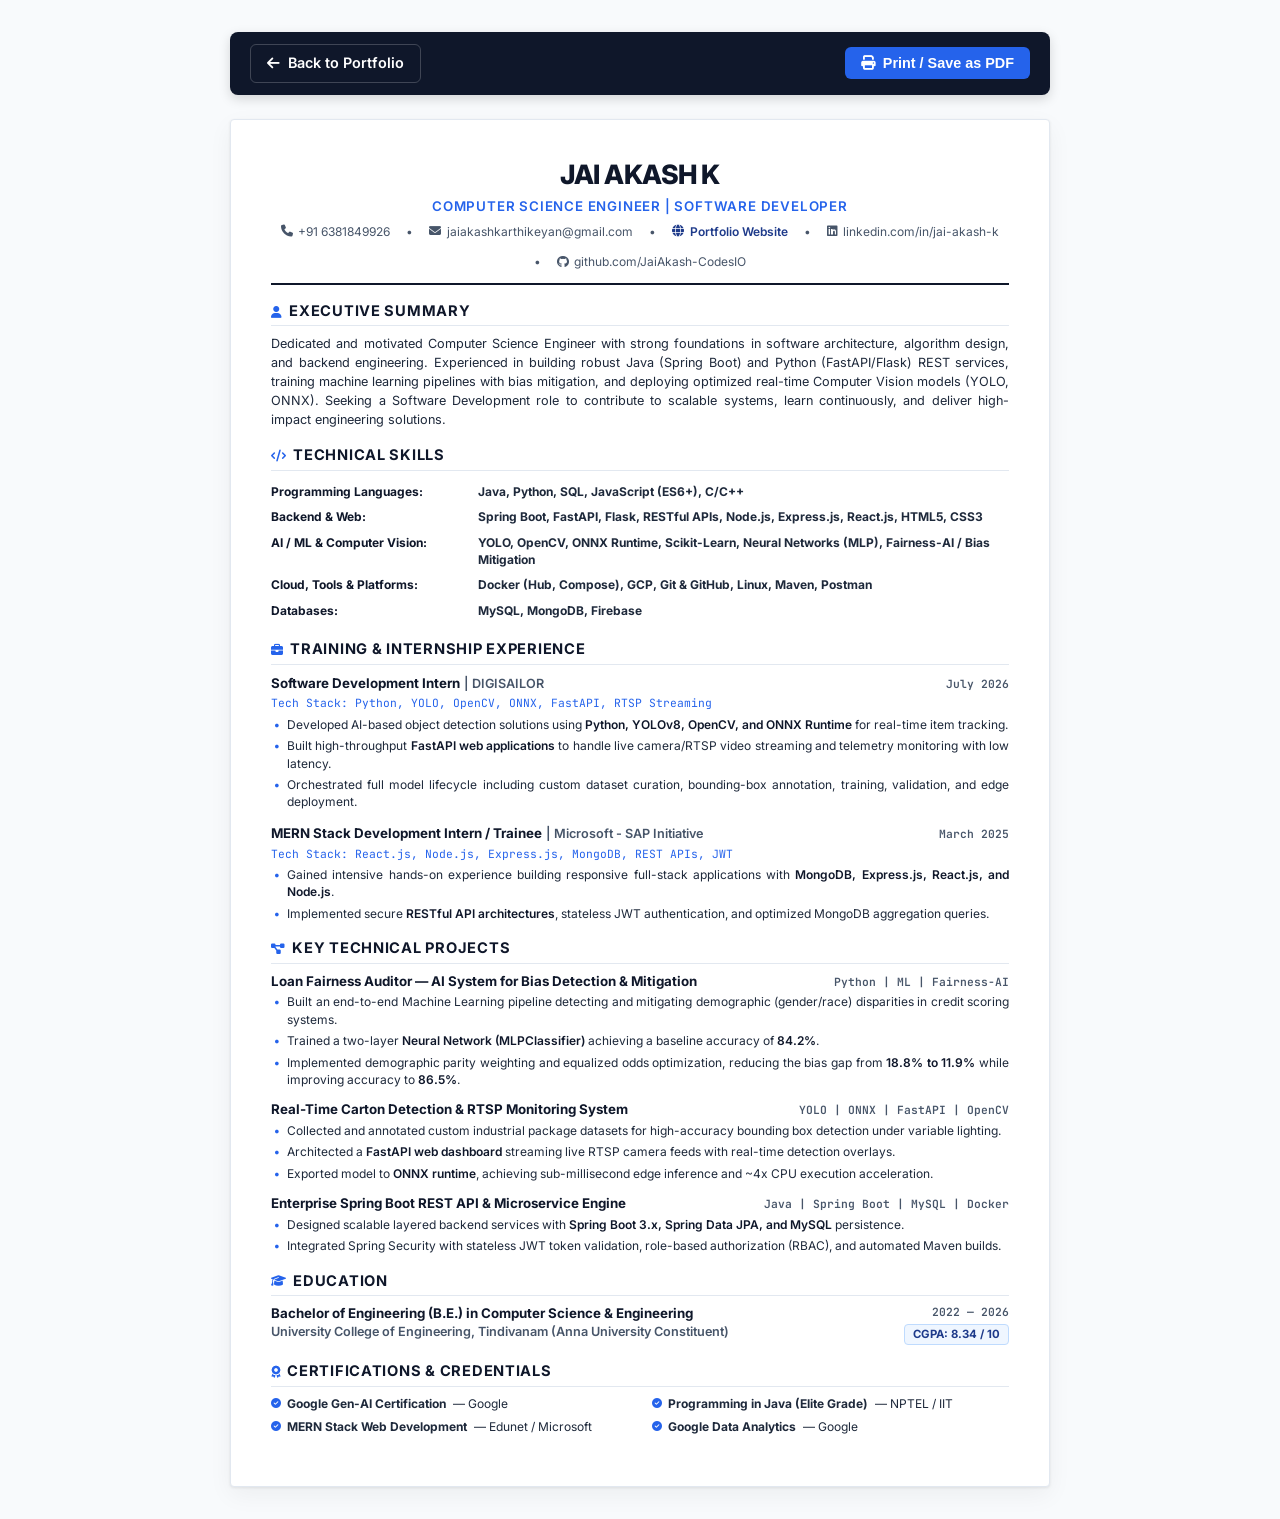
==== resume.html @ af9f4a8d "feat: add professional ATS resume and live resume link" ====
<!DOCTYPE html>
<html lang="en">
<head>
  <meta charset="UTF-8">
  <meta name="viewport" content="width=device-width, initial-scale=1.0">
  <title>Resume - Jai Akash K | Software Developer & AI/ML Engineer</title>
  
  <!-- Google Fonts -->
  <link rel="preconnect" href="https://fonts.googleapis.com">
  <link rel="preconnect" href="https://fonts.gstatic.com" crossorigin>
  <link href="https://fonts.googleapis.com/css2?family=Inter:wght@300;400;500;600;700;800&family=JetBrains+Mono:wght@400;600&display=swap" rel="stylesheet">
  <link rel="stylesheet" href="https://cdnjs.cloudflare.com/ajax/libs/font-awesome/6.5.1/css/all.min.css">

  <style>
    :root {
      --primary: #1e3a8a;
      --primary-dark: #0f172a;
      --accent: #2563eb;
      --text-main: #1e293b;
      --text-muted: #475569;
      --border: #e2e8f0;
      --bg: #f8fafc;
      --font-main: 'Inter', -apple-system, BlinkMacSystemFont, 'Segoe UI', Roboto, sans-serif;
      --font-mono: 'JetBrains Mono', monospace;
    }

    * {
      box-sizing: border-box;
      margin: 0;
      padding: 0;
    }

    body {
      background-color: var(--bg);
      color: var(--text-main);
      font-family: var(--font-main);
      font-size: 10.5pt;
      line-height: 1.45;
      -webkit-font-smoothing: antialiased;
      padding: 2rem 1rem;
    }

    /* Print / Action Bar */
    .action-bar {
      max-width: 820px;
      margin: 0 auto 1.5rem auto;
      display: flex;
      justify-content: space-between;
      align-items: center;
      background: #0f172a;
      color: #fff;
      padding: 0.75rem 1.25rem;
      border-radius: 8px;
      box-shadow: 0 4px 12px rgba(0,0,0,0.15);
    }

    .action-bar a, .action-bar button {
      background: var(--accent);
      color: #fff;
      border: none;
      padding: 0.5rem 1rem;
      border-radius: 6px;
      font-weight: 600;
      font-size: 0.9rem;
      cursor: pointer;
      text-decoration: none;
      display: inline-flex;
      align-items: center;
      gap: 0.5rem;
      transition: background 0.2s;
    }

    .action-bar a:hover, .action-bar button:hover {
      background: #1d4ed8;
    }

    .action-bar .back-link {
      background: transparent;
      border: 1px solid rgba(255,255,255,0.2);
    }

    .action-bar .back-link:hover {
      background: rgba(255,255,255,0.1);
    }

    /* Resume Sheet (A4 Dimensions) */
    .resume-container {
      max-width: 820px;
      margin: 0 auto;
      background: #ffffff;
      padding: 2.2rem 2.5rem;
      border-radius: 4px;
      box-shadow: 0 1px 3px rgba(0,0,0,0.08), 0 8px 24px rgba(0,0,0,0.05);
      border: 1px solid var(--border);
    }

    /* Header */
    .resume-header {
      text-align: center;
      border-bottom: 2px solid var(--primary-dark);
      padding-bottom: 0.8rem;
      margin-bottom: 1rem;
    }

    .candidate-name {
      font-size: 20pt;
      font-weight: 800;
      color: var(--primary-dark);
      letter-spacing: -0.02em;
      text-transform: uppercase;
      margin-bottom: 0.2rem;
    }

    .candidate-title {
      font-size: 10pt;
      font-weight: 600;
      color: var(--accent);
      text-transform: uppercase;
      letter-spacing: 0.06em;
      margin-bottom: 0.4rem;
    }

    .contact-links {
      display: flex;
      flex-wrap: wrap;
      justify-content: center;
      align-items: center;
      gap: 0.8rem 1rem;
      font-size: 9pt;
      color: var(--text-muted);
    }

    .contact-links a {
      color: var(--text-muted);
      text-decoration: none;
      display: inline-flex;
      align-items: center;
      gap: 0.35rem;
      transition: color 0.15s;
    }

    .contact-links a:hover {
      color: var(--accent);
    }

    .contact-links .highlight-link {
      color: var(--primary);
      font-weight: 600;
    }

    /* Section Styling */
    .resume-section {
      margin-bottom: 1rem;
    }

    .section-title {
      font-size: 11pt;
      font-weight: 700;
      color: var(--primary-dark);
      text-transform: uppercase;
      letter-spacing: 0.05em;
      border-bottom: 1.5px solid var(--border);
      padding-bottom: 0.2rem;
      margin-bottom: 0.5rem;
      display: flex;
      align-items: center;
      gap: 0.4rem;
    }

    .section-title i {
      color: var(--accent);
      font-size: 9pt;
    }

    /* Executive Summary */
    .summary-text {
      font-size: 9.5pt;
      color: var(--text-main);
      text-align: justify;
      line-height: 1.5;
    }

    /* Item Block */
    .item-block {
      margin-bottom: 0.75rem;
    }

    .item-block:last-child {
      margin-bottom: 0;
    }

    .item-header {
      display: flex;
      justify-content: space-between;
      align-items: baseline;
      margin-bottom: 0.15rem;
    }

    .item-title {
      font-size: 10pt;
      font-weight: 700;
      color: var(--primary-dark);
    }

    .item-subtitle {
      font-size: 9.5pt;
      font-weight: 600;
      color: var(--text-muted);
    }

    .item-date {
      font-size: 8.5pt;
      font-family: var(--font-mono);
      font-weight: 600;
      color: var(--text-muted);
      white-space: nowrap;
    }

    .item-tech {
      font-size: 8.5pt;
      font-family: var(--font-mono);
      color: var(--accent);
      margin-bottom: 0.25rem;
    }

    /* Bullet Points */
    .bullet-list {
      list-style-type: none;
      padding-left: 0;
    }

    .bullet-list li {
      position: relative;
      padding-left: 1rem;
      font-size: 9pt;
      color: var(--text-main);
      margin-bottom: 0.25rem;
      line-height: 1.45;
      text-align: justify;
    }

    .bullet-list li::before {
      content: "•";
      position: absolute;
      left: 0.2rem;
      color: var(--accent);
      font-weight: bold;
    }

    .bullet-list li strong {
      color: #0f172a;
      font-weight: 600;
    }

    /* Skills Table / Grid */
    .skills-table {
      width: 100%;
      border-collapse: collapse;
      font-size: 9pt;
    }

    .skills-table td {
      padding: 0.25rem 0;
      vertical-align: top;
    }

    .skills-table .skill-cat {
      width: 28%;
      font-weight: 700;
      color: var(--primary-dark);
    }

    .skills-table .skill-items {
      width: 72%;
      color: var(--text-main);
    }

    /* Education Details */
    .education-row {
      display: flex;
      justify-content: space-between;
      align-items: flex-start;
    }

    .cgpa-tag {
      display: inline-block;
      background: #eff6ff;
      border: 1px solid #bfdbfe;
      color: var(--primary);
      font-weight: 700;
      font-size: 8.5pt;
      padding: 0.1rem 0.5rem;
      border-radius: 4px;
      margin-top: 0.2rem;
    }

    /* Certifications Grid */
    .certs-list {
      display: grid;
      grid-template-columns: 1fr 1fr;
      gap: 0.35rem 1.5rem;
      font-size: 9pt;
    }

    .cert-item {
      display: flex;
      align-items: center;
      gap: 0.4rem;
      color: var(--text-main);
    }

    .cert-item i {
      color: var(--accent);
      font-size: 7.5pt;
    }

    /* Print Styles */
    @media print {
      body {
        background: #fff;
        padding: 0;
        font-size: 9.5pt;
      }

      .action-bar {
        display: none !important;
      }

      .resume-container {
        box-shadow: none;
        border: none;
        padding: 0;
        max-width: 100%;
      }

      .resume-header {
        border-bottom-color: #000;
      }

      .section-title {
        border-bottom-color: #ccc;
      }

      a {
        text-decoration: none;
        color: inherit;
      }

      @page {
        margin: 1.2cm 1.2cm 1.2cm 1.2cm;
        size: A4 portrait;
      }
    }
  </style>
</head>
<body>

  <!-- Screen Action Bar -->
  <div class="action-bar">
    <a href="index.html" class="back-link"><i class="fa-solid fa-arrow-left"></i> Back to Portfolio</a>
    <div style="display: flex; gap: 0.75rem;">
      <button onclick="window.print()"><i class="fa-solid fa-print"></i> Print / Save as PDF</button>
    </div>
  </div>

  <!-- Main Resume Content -->
  <main class="resume-container">
    
    <!-- Header -->
    <header class="resume-header">
      <h1 class="candidate-name">JAI AKASH K</h1>
      <div class="candidate-title">Computer Science Engineer | Software Developer</div>
      <div class="contact-links">
        <a href="tel:+916381849926"><i class="fa-solid fa-phone"></i> +91 6381849926</a>
        <span>•</span>
        <a href="mailto:jaiakashkarthikeyan@gmail.com"><i class="fa-solid fa-envelope"></i> jaiakashkarthikeyan@gmail.com</a>
        <span>•</span>
        <a href="https://jaiakash-codesio.github.io/my-portfolio/" target="_blank" class="highlight-link"><i class="fa-solid fa-globe"></i> Portfolio Website</a>
        <span>•</span>
        <a href="https://linkedin.com/in/jai-akash-k" target="_blank"><i class="fa-brands fa-linkedin"></i> linkedin.com/in/jai-akash-k</a>
        <span>•</span>
        <a href="https://github.com/JaiAkash-CodesIO" target="_blank"><i class="fa-brands fa-github"></i> github.com/JaiAkash-CodesIO</a>
      </div>
    </header>

    <!-- Executive Summary -->
    <section class="resume-section">
      <h2 class="section-title"><i class="fa-solid fa-user"></i> Executive Summary</h2>
      <p class="summary-text">
        Dedicated and motivated Computer Science Engineer with strong foundations in software architecture, algorithm design, and backend engineering. Experienced in building robust Java (Spring Boot) and Python (FastAPI/Flask) REST services, training machine learning pipelines with bias mitigation, and deploying optimized real-time Computer Vision models (YOLO, ONNX). Seeking a Software Development role to contribute to scalable systems, learn continuously, and deliver high-impact engineering solutions.
      </p>
    </section>

    <!-- Technical Skills -->
    <section class="resume-section">
      <h2 class="section-title"><i class="fa-solid fa-code"></i> Technical Skills</h2>
      <table class="skills-table">
        <tr>
          <td class="skill-cat">Programming Languages:</td>
          <td class="skill-items"><strong>Java, Python, SQL, JavaScript (ES6+), C/C++</strong></td>
        </tr>
        <tr>
          <td class="skill-cat">Backend & Web:</td>
          <td class="skill-items"><strong>Spring Boot, FastAPI, Flask, RESTful APIs, Node.js, Express.js, React.js, HTML5, CSS3</strong></td>
        </tr>
        <tr>
          <td class="skill-cat">AI / ML & Computer Vision:</td>
          <td class="skill-items"><strong>YOLO, OpenCV, ONNX Runtime, Scikit-Learn, Neural Networks (MLP), Fairness-AI / Bias Mitigation</strong></td>
        </tr>
        <tr>
          <td class="skill-cat">Cloud, Tools & Platforms:</td>
          <td class="skill-items"><strong>Docker (Hub, Compose), GCP, Git & GitHub, Linux, Maven, Postman</strong></td>
        </tr>
        <tr>
          <td class="skill-cat">Databases:</td>
          <td class="skill-items"><strong>MySQL, MongoDB, Firebase</strong></td>
        </tr>
      </table>
    </section>

    <!-- Experience & Internships -->
    <section class="resume-section">
      <h2 class="section-title"><i class="fa-solid fa-briefcase"></i> Training & Internship Experience</h2>
      
      <!-- DIGISAILOR -->
      <div class="item-block">
        <div class="item-header">
          <div>
            <span class="item-title">Software Development Intern</span>
            <span class="item-subtitle"> | DIGISAILOR</span>
          </div>
          <span class="item-date">July 2026</span>
        </div>
        <div class="item-tech">Tech Stack: Python, YOLO, OpenCV, ONNX, FastAPI, RTSP Streaming</div>
        <ul class="bullet-list">
          <li>Developed AI-based object detection solutions using <strong>Python, YOLOv8, OpenCV, and ONNX Runtime</strong> for real-time item tracking.</li>
          <li>Built high-throughput <strong>FastAPI web applications</strong> to handle live camera/RTSP video streaming and telemetry monitoring with low latency.</li>
          <li>Orchestrated full model lifecycle including custom dataset curation, bounding-box annotation, training, validation, and edge deployment.</li>
        </ul>
      </div>

      <!-- Microsoft - SAP -->
      <div class="item-block">
        <div class="item-header">
          <div>
            <span class="item-title">MERN Stack Development Intern / Trainee</span>
            <span class="item-subtitle"> | Microsoft - SAP Initiative</span>
          </div>
          <span class="item-date">March 2025</span>
        </div>
        <div class="item-tech">Tech Stack: React.js, Node.js, Express.js, MongoDB, REST APIs, JWT</div>
        <ul class="bullet-list">
          <li>Gained intensive hands-on experience building responsive full-stack applications with <strong>MongoDB, Express.js, React.js, and Node.js</strong>.</li>
          <li>Implemented secure <strong>RESTful API architectures</strong>, stateless JWT authentication, and optimized MongoDB aggregation queries.</li>
        </ul>
      </div>
    </section>

    <!-- Projects -->
    <section class="resume-section">
      <h2 class="section-title"><i class="fa-solid fa-diagram-project"></i> Key Technical Projects</h2>

      <!-- Project 1: Loan Fairness Auditor -->
      <div class="item-block">
        <div class="item-header">
          <span class="item-title">Loan Fairness Auditor — AI System for Bias Detection & Mitigation</span>
          <span class="item-date">Python | ML | Fairness-AI</span>
        </div>
        <ul class="bullet-list">
          <li>Built an end-to-end Machine Learning pipeline detecting and mitigating demographic (gender/race) disparities in credit scoring systems.</li>
          <li>Trained a two-layer <strong>Neural Network (MLPClassifier)</strong> achieving a baseline accuracy of <strong>84.2%</strong>.</li>
          <li>Implemented demographic parity weighting and equalized odds optimization, reducing the bias gap from <strong>18.8% to 11.9%</strong> while improving accuracy to <strong>86.5%</strong>.</li>
        </ul>
      </div>

      <!-- Project 2: Real-Time Carton Detection -->
      <div class="item-block">
        <div class="item-header">
          <span class="item-title">Real-Time Carton Detection & RTSP Monitoring System</span>
          <span class="item-date">YOLO | ONNX | FastAPI | OpenCV</span>
        </div>
        <ul class="bullet-list">
          <li>Collected and annotated custom industrial package datasets for high-accuracy bounding box detection under variable lighting.</li>
          <li>Architected a <strong>FastAPI web dashboard</strong> streaming live RTSP camera feeds with real-time detection overlays.</li>
          <li>Exported model to <strong>ONNX runtime</strong>, achieving sub-millisecond edge inference and ~4x CPU execution acceleration.</li>
        </ul>
      </div>

      <!-- Project 3: Spring Boot Microservices -->
      <div class="item-block">
        <div class="item-header">
          <span class="item-title">Enterprise Spring Boot REST API & Microservice Engine</span>
          <span class="item-date">Java | Spring Boot | MySQL | Docker</span>
        </div>
        <ul class="bullet-list">
          <li>Designed scalable layered backend services with <strong>Spring Boot 3.x, Spring Data JPA, and MySQL</strong> persistence.</li>
          <li>Integrated Spring Security with stateless JWT token validation, role-based authorization (RBAC), and automated Maven builds.</li>
        </ul>
      </div>
    </section>

    <!-- Education -->
    <section class="resume-section">
      <h2 class="section-title"><i class="fa-solid fa-graduation-cap"></i> Education</h2>
      <div class="item-block">
        <div class="education-row">
          <div>
            <div class="item-title">Bachelor of Engineering (B.E.) in Computer Science & Engineering</div>
            <div class="item-subtitle">University College of Engineering, Tindivanam (Anna University Constituent)</div>
          </div>
          <div style="text-align: right;">
            <div class="item-date">2022 — 2026</div>
            <div class="cgpa-tag">CGPA: 8.34 / 10</div>
          </div>
        </div>
      </div>
    </section>

    <!-- Certifications -->
    <section class="resume-section">
      <h2 class="section-title"><i class="fa-solid fa-award"></i> Certifications & Credentials</h2>
      <div class="certs-list">
        <div class="cert-item"><i class="fa-solid fa-circle-check"></i> <strong>Google Gen-AI Certification</strong> — Google</div>
        <div class="cert-item"><i class="fa-solid fa-circle-check"></i> <strong>Programming in Java (Elite Grade)</strong> — NPTEL / IIT</div>
        <div class="cert-item"><i class="fa-solid fa-circle-check"></i> <strong>MERN Stack Web Development</strong> — Edunet / Microsoft</div>
        <div class="cert-item"><i class="fa-solid fa-circle-check"></i> <strong>Google Data Analytics</strong> — Google</div>
      </div>
    </section>

  </main>

</body>
</html>
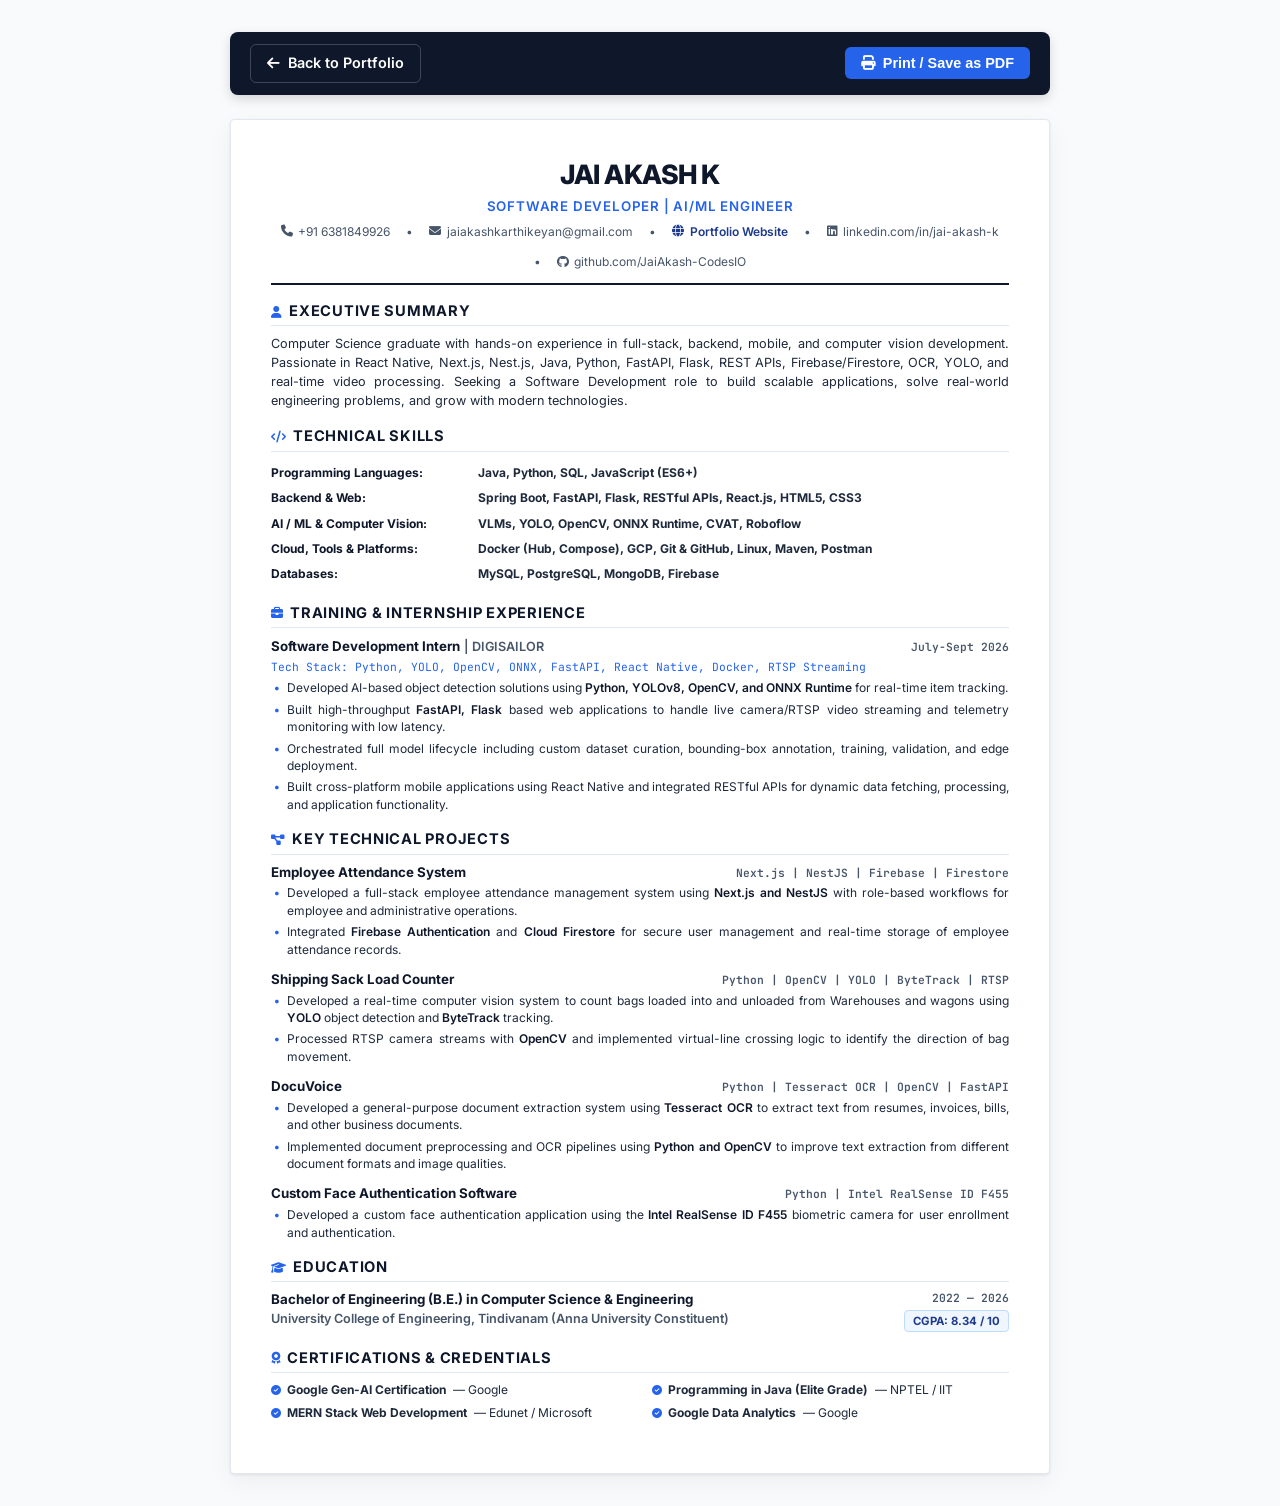
==== commit e05df8ae: "fix: update profile" ====
--- a/resume.html
+++ b/resume.html
@@ -1,14 +1,17 @@
 <!DOCTYPE html>
 <html lang="en">
+
 <head>
   <meta charset="UTF-8">
   <meta name="viewport" content="width=device-width, initial-scale=1.0">
   <title>Resume - Jai Akash K | Software Developer & AI/ML Engineer</title>
-  
+
   <!-- Google Fonts -->
   <link rel="preconnect" href="https://fonts.googleapis.com">
   <link rel="preconnect" href="https://fonts.gstatic.com" crossorigin>
-  <link href="https://fonts.googleapis.com/css2?family=Inter:wght@300;400;500;600;700;800&family=JetBrains+Mono:wght@400;600&display=swap" rel="stylesheet">
+  <link
+    href="https://fonts.googleapis.com/css2?family=Inter:wght@300;400;500;600;700;800&family=JetBrains+Mono:wght@400;600&display=swap"
+    rel="stylesheet">
   <link rel="stylesheet" href="https://cdnjs.cloudflare.com/ajax/libs/font-awesome/6.5.1/css/all.min.css">
 
   <style>
@@ -51,10 +54,11 @@
       color: #fff;
       padding: 0.75rem 1.25rem;
       border-radius: 8px;
-      box-shadow: 0 4px 12px rgba(0,0,0,0.15);
-    }
-
-    .action-bar a, .action-bar button {
+      box-shadow: 0 4px 12px rgba(0, 0, 0, 0.15);
+    }
+
+    .action-bar a,
+    .action-bar button {
       background: var(--accent);
       color: #fff;
       border: none;
@@ -70,17 +74,18 @@
       transition: background 0.2s;
     }
 
-    .action-bar a:hover, .action-bar button:hover {
+    .action-bar a:hover,
+    .action-bar button:hover {
       background: #1d4ed8;
     }
 
     .action-bar .back-link {
       background: transparent;
-      border: 1px solid rgba(255,255,255,0.2);
+      border: 1px solid rgba(255, 255, 255, 0.2);
     }
 
     .action-bar .back-link:hover {
-      background: rgba(255,255,255,0.1);
+      background: rgba(255, 255, 255, 0.1);
     }
 
     /* Resume Sheet (A4 Dimensions) */
@@ -90,7 +95,7 @@
       background: #ffffff;
       padding: 2.2rem 2.5rem;
       border-radius: 4px;
-      box-shadow: 0 1px 3px rgba(0,0,0,0.08), 0 8px 24px rgba(0,0,0,0.05);
+      box-shadow: 0 1px 3px rgba(0, 0, 0, 0.08), 0 8px 24px rgba(0, 0, 0, 0.05);
       border: 1px solid var(--border);
     }
 
@@ -316,10 +321,17 @@
 
     /* Print Styles */
     @media print {
+      @page {
+        margin: 0.6cm 0.8cm 0.6cm 0.8cm;
+        size: A4 portrait;
+      }
+
       body {
         background: #fff;
         padding: 0;
+        margin: 0;
         font-size: 9.5pt;
+        color: #0f172a;
       }
 
       .action-bar {
@@ -327,32 +339,97 @@
       }
 
       .resume-container {
-        box-shadow: none;
-        border: none;
-        padding: 0;
-        max-width: 100%;
+        box-shadow: none !important;
+        border: none !important;
+        padding: 0 !important;
+        margin: 0 !important;
+        max-width: 100% !important;
       }
 
       .resume-header {
-        border-bottom-color: #000;
+        border-bottom: 2px solid #0f172a;
+        padding-bottom: 0.5rem;
+        margin-bottom: 0.65rem;
+      }
+
+      .candidate-name {
+        font-size: 18pt;
+      }
+
+      .candidate-title {
+        font-size: 9.5pt;
+        margin-bottom: 0.25rem;
+      }
+
+      .contact-links {
+        font-size: 8.5pt;
+        gap: 0.4rem 0.75rem;
+      }
+
+      .resume-section {
+        margin-bottom: 0.65rem;
       }
 
       .section-title {
-        border-bottom-color: #ccc;
+        font-size: 10pt;
+        padding-bottom: 0.15rem;
+        margin-bottom: 0.35rem;
+        border-bottom: 1.5px solid #cbd5e1;
+      }
+
+      .summary-text {
+        font-size: 8.8pt;
+        line-height: 1.4;
+      }
+
+      .item-block {
+        margin-bottom: 0.45rem;
+      }
+
+      .item-title {
+        font-size: 9.2pt;
+      }
+
+      .item-subtitle {
+        font-size: 8.8pt;
+      }
+
+      .item-date {
+        font-size: 8pt;
+      }
+
+      .item-tech {
+        font-size: 8pt;
+        margin-bottom: 0.15rem;
+      }
+
+      .bullet-list li {
+        font-size: 8.6pt;
+        margin-bottom: 0.15rem;
+        line-height: 1.35;
+      }
+
+      .skills-table {
+        font-size: 8.5pt;
+      }
+
+      .skills-table td {
+        padding: 0.15rem 0;
+      }
+
+      .certs-list {
+        gap: 0.2rem 1rem;
+        font-size: 8.5pt;
       }
 
       a {
         text-decoration: none;
         color: inherit;
       }
-
-      @page {
-        margin: 1.2cm 1.2cm 1.2cm 1.2cm;
-        size: A4 portrait;
-      }
     }
   </style>
 </head>
+
 <body>
 
   <!-- Screen Action Bar -->
@@ -365,21 +442,25 @@
 
   <!-- Main Resume Content -->
   <main class="resume-container">
-    
+
     <!-- Header -->
     <header class="resume-header">
       <h1 class="candidate-name">JAI AKASH K</h1>
-      <div class="candidate-title">Computer Science Engineer | Software Developer</div>
+      <div class="candidate-title">Software Developer | AI/ML Engineer</div>
       <div class="contact-links">
         <a href="tel:+916381849926"><i class="fa-solid fa-phone"></i> +91 6381849926</a>
         <span>•</span>
-        <a href="mailto:jaiakashkarthikeyan@gmail.com"><i class="fa-solid fa-envelope"></i> jaiakashkarthikeyan@gmail.com</a>
+        <a href="mailto:jaiakashkarthikeyan@gmail.com"><i class="fa-solid fa-envelope"></i>
+          jaiakashkarthikeyan@gmail.com</a>
         <span>•</span>
-        <a href="https://jaiakash-codesio.github.io/my-portfolio/" target="_blank" class="highlight-link"><i class="fa-solid fa-globe"></i> Portfolio Website</a>
+        <a href="https://jaiakash-codesio.github.io/my-portfolio/" target="_blank" class="highlight-link"><i
+            class="fa-solid fa-globe"></i> Portfolio Website</a>
         <span>•</span>
-        <a href="https://linkedin.com/in/jai-akash-k" target="_blank"><i class="fa-brands fa-linkedin"></i> linkedin.com/in/jai-akash-k</a>
+        <a href="https://linkedin.com/in/jai-akash-k" target="_blank"><i class="fa-brands fa-linkedin"></i>
+          linkedin.com/in/jai-akash-k</a>
         <span>•</span>
-        <a href="https://github.com/JaiAkash-CodesIO" target="_blank"><i class="fa-brands fa-github"></i> github.com/JaiAkash-CodesIO</a>
+        <a href="https://github.com/JaiAkash-CodesIO" target="_blank"><i class="fa-brands fa-github"></i>
+          github.com/JaiAkash-CodesIO</a>
       </div>
     </header>
 
@@ -387,7 +468,11 @@
     <section class="resume-section">
       <h2 class="section-title"><i class="fa-solid fa-user"></i> Executive Summary</h2>
       <p class="summary-text">
-        Dedicated and motivated Computer Science Engineer with strong foundations in software architecture, algorithm design, and backend engineering. Experienced in building robust Java (Spring Boot) and Python (FastAPI/Flask) REST services, training machine learning pipelines with bias mitigation, and deploying optimized real-time Computer Vision models (YOLO, ONNX). Seeking a Software Development role to contribute to scalable systems, learn continuously, and deliver high-impact engineering solutions.
+        Computer Science graduate with hands-on experience in full-stack, backend, mobile, and computer vision
+        development. Passionate in React Native, Next.js, Nest.js, Java, Python, FastAPI, Flask, REST APIs,
+        Firebase/Firestore,
+        OCR, YOLO, and real-time video processing. Seeking a Software Development role to build scalable applications,
+        solve real-world engineering problems, and grow with modern technologies.
       </p>
     </section>
 
@@ -397,15 +482,17 @@
       <table class="skills-table">
         <tr>
           <td class="skill-cat">Programming Languages:</td>
-          <td class="skill-items"><strong>Java, Python, SQL, JavaScript (ES6+), C/C++</strong></td>
+          <td class="skill-items"><strong>Java, Python, SQL, JavaScript (ES6+)</strong></td>
         </tr>
         <tr>
           <td class="skill-cat">Backend & Web:</td>
-          <td class="skill-items"><strong>Spring Boot, FastAPI, Flask, RESTful APIs, Node.js, Express.js, React.js, HTML5, CSS3</strong></td>
+          <td class="skill-items"><strong>Spring Boot, FastAPI, Flask, RESTful APIs, React.js,
+              HTML5, CSS3</strong></td>
         </tr>
         <tr>
           <td class="skill-cat">AI / ML & Computer Vision:</td>
-          <td class="skill-items"><strong>YOLO, OpenCV, ONNX Runtime, Scikit-Learn, Neural Networks (MLP), Fairness-AI / Bias Mitigation</strong></td>
+          <td class="skill-items"><strong>VLMs, YOLO, OpenCV, ONNX
+              Runtime, CVAT, Roboflow</strong></td>
         </tr>
         <tr>
           <td class="skill-cat">Cloud, Tools & Platforms:</td>
@@ -413,7 +500,7 @@
         </tr>
         <tr>
           <td class="skill-cat">Databases:</td>
-          <td class="skill-items"><strong>MySQL, MongoDB, Firebase</strong></td>
+          <td class="skill-items"><strong>MySQL, PostgreSQL, MongoDB, Firebase</strong></td>
         </tr>
       </table>
     </section>
@@ -421,7 +508,7 @@
     <!-- Experience & Internships -->
     <section class="resume-section">
       <h2 class="section-title"><i class="fa-solid fa-briefcase"></i> Training & Internship Experience</h2>
-      
+
       <!-- DIGISAILOR -->
       <div class="item-block">
         <div class="item-header">
@@ -429,72 +516,83 @@
             <span class="item-title">Software Development Intern</span>
             <span class="item-subtitle"> | DIGISAILOR</span>
           </div>
-          <span class="item-date">July 2026</span>
-        </div>
-        <div class="item-tech">Tech Stack: Python, YOLO, OpenCV, ONNX, FastAPI, RTSP Streaming</div>
+          <span class="item-date">July-Sept 2026</span>
+        </div>
+        <div class="item-tech">Tech Stack: Python, YOLO, OpenCV, ONNX, FastAPI, React Native, Docker, RTSP Streaming
+        </div>
         <ul class="bullet-list">
-          <li>Developed AI-based object detection solutions using <strong>Python, YOLOv8, OpenCV, and ONNX Runtime</strong> for real-time item tracking.</li>
-          <li>Built high-throughput <strong>FastAPI web applications</strong> to handle live camera/RTSP video streaming and telemetry monitoring with low latency.</li>
-          <li>Orchestrated full model lifecycle including custom dataset curation, bounding-box annotation, training, validation, and edge deployment.</li>
+          <li>Developed AI-based object detection solutions using <strong>Python, YOLOv8, OpenCV, and ONNX
+              Runtime</strong> for real-time item tracking.</li>
+          <li>Built high-throughput <strong>FastAPI, Flask</strong> based web applications to handle live camera/RTSP
+            video streaming
+            and telemetry monitoring with low latency.</li>
+          <li>Orchestrated full model lifecycle including custom dataset curation, bounding-box annotation, training,
+            validation, and edge deployment.</li>
+          <li>Built cross-platform mobile applications using React Native and integrated RESTful APIs for dynamic data
+            fetching, processing, and application functionality.</li>
         </ul>
       </div>
 
-      <!-- Microsoft - SAP -->
-      <div class="item-block">
-        <div class="item-header">
-          <div>
-            <span class="item-title">MERN Stack Development Intern / Trainee</span>
-            <span class="item-subtitle"> | Microsoft - SAP Initiative</span>
-          </div>
-          <span class="item-date">March 2025</span>
-        </div>
-        <div class="item-tech">Tech Stack: React.js, Node.js, Express.js, MongoDB, REST APIs, JWT</div>
-        <ul class="bullet-list">
-          <li>Gained intensive hands-on experience building responsive full-stack applications with <strong>MongoDB, Express.js, React.js, and Node.js</strong>.</li>
-          <li>Implemented secure <strong>RESTful API architectures</strong>, stateless JWT authentication, and optimized MongoDB aggregation queries.</li>
-        </ul>
-      </div>
+
     </section>
 
     <!-- Projects -->
     <section class="resume-section">
       <h2 class="section-title"><i class="fa-solid fa-diagram-project"></i> Key Technical Projects</h2>
 
-      <!-- Project 1: Loan Fairness Auditor -->
+      <!-- Project 1: Employee Attendance System -->
       <div class="item-block">
         <div class="item-header">
-          <span class="item-title">Loan Fairness Auditor — AI System for Bias Detection & Mitigation</span>
-          <span class="item-date">Python | ML | Fairness-AI</span>
+          <span class="item-title">Employee Attendance System</span>
+          <span class="item-date">Next.js | NestJS | Firebase | Firestore</span>
         </div>
         <ul class="bullet-list">
-          <li>Built an end-to-end Machine Learning pipeline detecting and mitigating demographic (gender/race) disparities in credit scoring systems.</li>
-          <li>Trained a two-layer <strong>Neural Network (MLPClassifier)</strong> achieving a baseline accuracy of <strong>84.2%</strong>.</li>
-          <li>Implemented demographic parity weighting and equalized odds optimization, reducing the bias gap from <strong>18.8% to 11.9%</strong> while improving accuracy to <strong>86.5%</strong>.</li>
+          <li>Developed a full-stack employee attendance management system using <strong>Next.js and NestJS</strong>
+            with role-based workflows for employee and administrative operations.</li>
+          <li>Integrated <strong>Firebase Authentication</strong> and <strong>Cloud Firestore</strong> for secure user
+            management and real-time storage of employee attendance records.</li>
         </ul>
       </div>
 
-      <!-- Project 2: Real-Time Carton Detection -->
+      <!-- Project 2: Shipping Sack Load Counter -->
       <div class="item-block">
         <div class="item-header">
-          <span class="item-title">Real-Time Carton Detection & RTSP Monitoring System</span>
-          <span class="item-date">YOLO | ONNX | FastAPI | OpenCV</span>
+          <span class="item-title">Shipping Sack Load Counter</span>
+          <span class="item-date">Python | OpenCV | YOLO | ByteTrack | RTSP</span>
         </div>
         <ul class="bullet-list">
-          <li>Collected and annotated custom industrial package datasets for high-accuracy bounding box detection under variable lighting.</li>
-          <li>Architected a <strong>FastAPI web dashboard</strong> streaming live RTSP camera feeds with real-time detection overlays.</li>
-          <li>Exported model to <strong>ONNX runtime</strong>, achieving sub-millisecond edge inference and ~4x CPU execution acceleration.</li>
+          <li>Developed a real-time computer vision system to count bags loaded into and unloaded from Warehouses and
+            wagons
+            using <strong>YOLO</strong> object detection and <strong>ByteTrack</strong> tracking.</li>
+          <li>Processed RTSP camera streams with <strong>OpenCV</strong> and implemented virtual-line crossing logic to
+            identify the direction of bag movement.</li>
         </ul>
       </div>
 
-      <!-- Project 3: Spring Boot Microservices -->
+      <!-- Project 3: Document AI -->
       <div class="item-block">
         <div class="item-header">
-          <span class="item-title">Enterprise Spring Boot REST API & Microservice Engine</span>
-          <span class="item-date">Java | Spring Boot | MySQL | Docker</span>
+          <span class="item-title">DocuVoice</span>
+          <span class="item-date">Python | Tesseract OCR | OpenCV | FastAPI</span>
         </div>
         <ul class="bullet-list">
-          <li>Designed scalable layered backend services with <strong>Spring Boot 3.x, Spring Data JPA, and MySQL</strong> persistence.</li>
-          <li>Integrated Spring Security with stateless JWT token validation, role-based authorization (RBAC), and automated Maven builds.</li>
+          <li>Developed a general-purpose document extraction system using <strong>Tesseract OCR</strong> to extract
+            text from resumes, invoices, bills, and other business documents.</li>
+          <li>Implemented document preprocessing and OCR pipelines using <strong>Python and OpenCV</strong> to improve
+            text extraction from different document formats and image qualities.</li>
+        </ul>
+      </div>
+
+      <!-- Project 4: Custom Face Authentication Software -->
+      <div class="item-block">
+        <div class="item-header">
+          <span class="item-title">Custom Face Authentication Software</span>
+          <span class="item-date">Python | Intel RealSense ID F455</span>
+        </div>
+        <ul class="bullet-list">
+          <li>Developed a custom face authentication application using the <strong>Intel RealSense ID F455</strong>
+            biometric camera for user enrollment and authentication.</li>
+
         </ul>
       </div>
     </section>
@@ -520,14 +618,19 @@
     <section class="resume-section">
       <h2 class="section-title"><i class="fa-solid fa-award"></i> Certifications & Credentials</h2>
       <div class="certs-list">
-        <div class="cert-item"><i class="fa-solid fa-circle-check"></i> <strong>Google Gen-AI Certification</strong> — Google</div>
-        <div class="cert-item"><i class="fa-solid fa-circle-check"></i> <strong>Programming in Java (Elite Grade)</strong> — NPTEL / IIT</div>
-        <div class="cert-item"><i class="fa-solid fa-circle-check"></i> <strong>MERN Stack Web Development</strong> — Edunet / Microsoft</div>
-        <div class="cert-item"><i class="fa-solid fa-circle-check"></i> <strong>Google Data Analytics</strong> — Google</div>
+        <div class="cert-item"><i class="fa-solid fa-circle-check"></i> <strong>Google Gen-AI Certification</strong> —
+          Google</div>
+        <div class="cert-item"><i class="fa-solid fa-circle-check"></i> <strong>Programming in Java (Elite
+            Grade)</strong> — NPTEL / IIT</div>
+        <div class="cert-item"><i class="fa-solid fa-circle-check"></i> <strong>MERN Stack Web Development</strong> —
+          Edunet / Microsoft</div>
+        <div class="cert-item"><i class="fa-solid fa-circle-check"></i> <strong>Google Data Analytics</strong> — Google
+        </div>
       </div>
     </section>
 
   </main>
 
 </body>
-</html>
+
+</html>
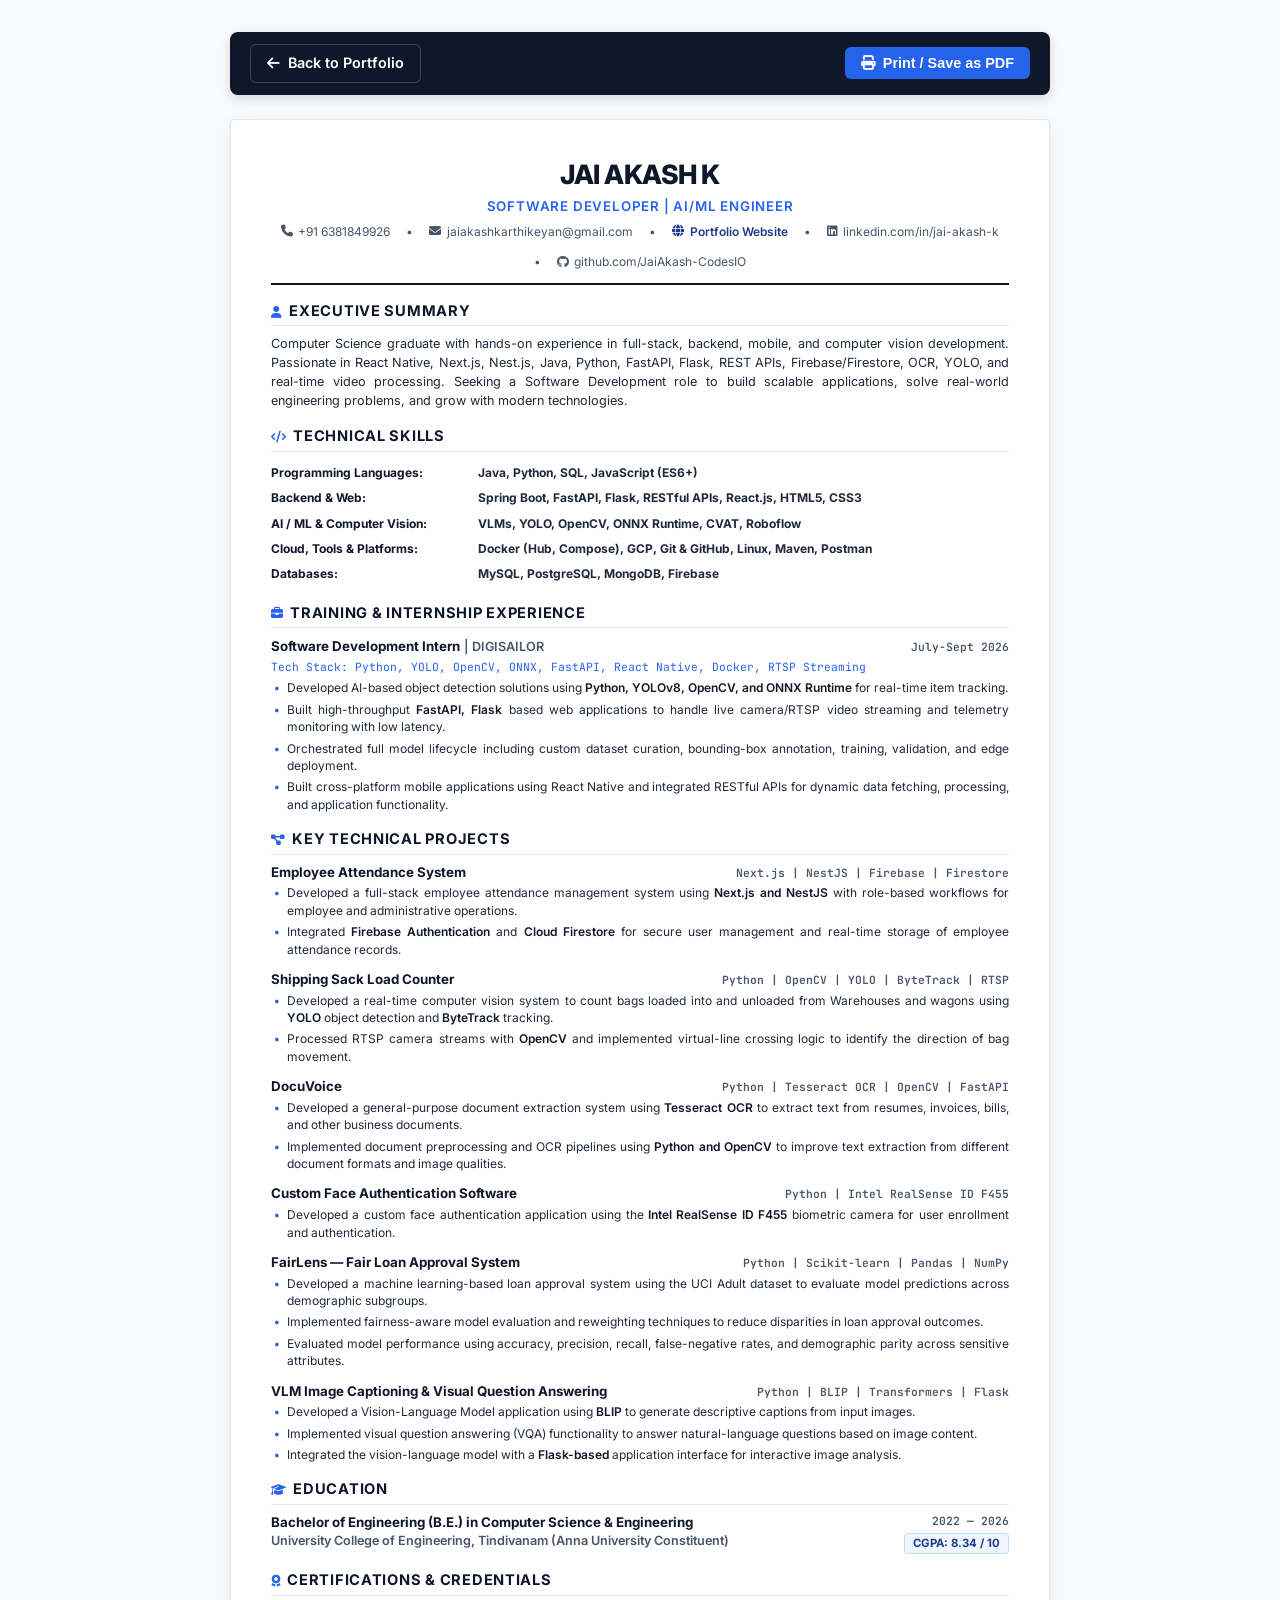
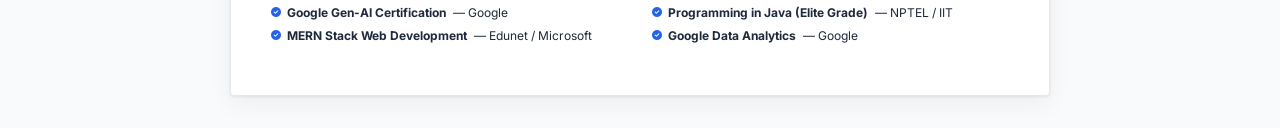
==== commit b830ad02: "resume update" ====
--- a/resume.html
+++ b/resume.html
@@ -592,7 +592,32 @@
         <ul class="bullet-list">
           <li>Developed a custom face authentication application using the <strong>Intel RealSense ID F455</strong>
             biometric camera for user enrollment and authentication.</li>
-
+        </ul>
+      </div>
+
+      <!-- Project 5: FairLens — Fair Loan Approval System -->
+      <div class="item-block">
+        <div class="item-header">
+          <span class="item-title">FairLens — Fair Loan Approval System</span>
+          <span class="item-date">Python | Scikit-learn | Pandas | NumPy</span>
+        </div>
+        <ul class="bullet-list">
+          <li>Developed a machine learning-based loan approval system using the UCI Adult dataset to evaluate model predictions across demographic subgroups.</li>
+          <li>Implemented fairness-aware model evaluation and reweighting techniques to reduce disparities in loan approval outcomes.</li>
+          <li>Evaluated model performance using accuracy, precision, recall, false-negative rates, and demographic parity across sensitive attributes.</li>
+        </ul>
+      </div>
+
+      <!-- Project 6: VLM Image Captioning -->
+      <div class="item-block">
+        <div class="item-header">
+          <span class="item-title">VLM Image Captioning & Visual Question Answering</span>
+          <span class="item-date">Python | BLIP | Transformers | Flask</span>
+        </div>
+        <ul class="bullet-list">
+          <li>Developed a Vision-Language Model application using <strong>BLIP</strong> to generate descriptive captions from input images.</li>
+          <li>Implemented visual question answering (VQA) functionality to answer natural-language questions based on image content.</li>
+          <li>Integrated the vision-language model with a <strong>Flask-based</strong> application interface for interactive image analysis.</li>
         </ul>
       </div>
     </section>
